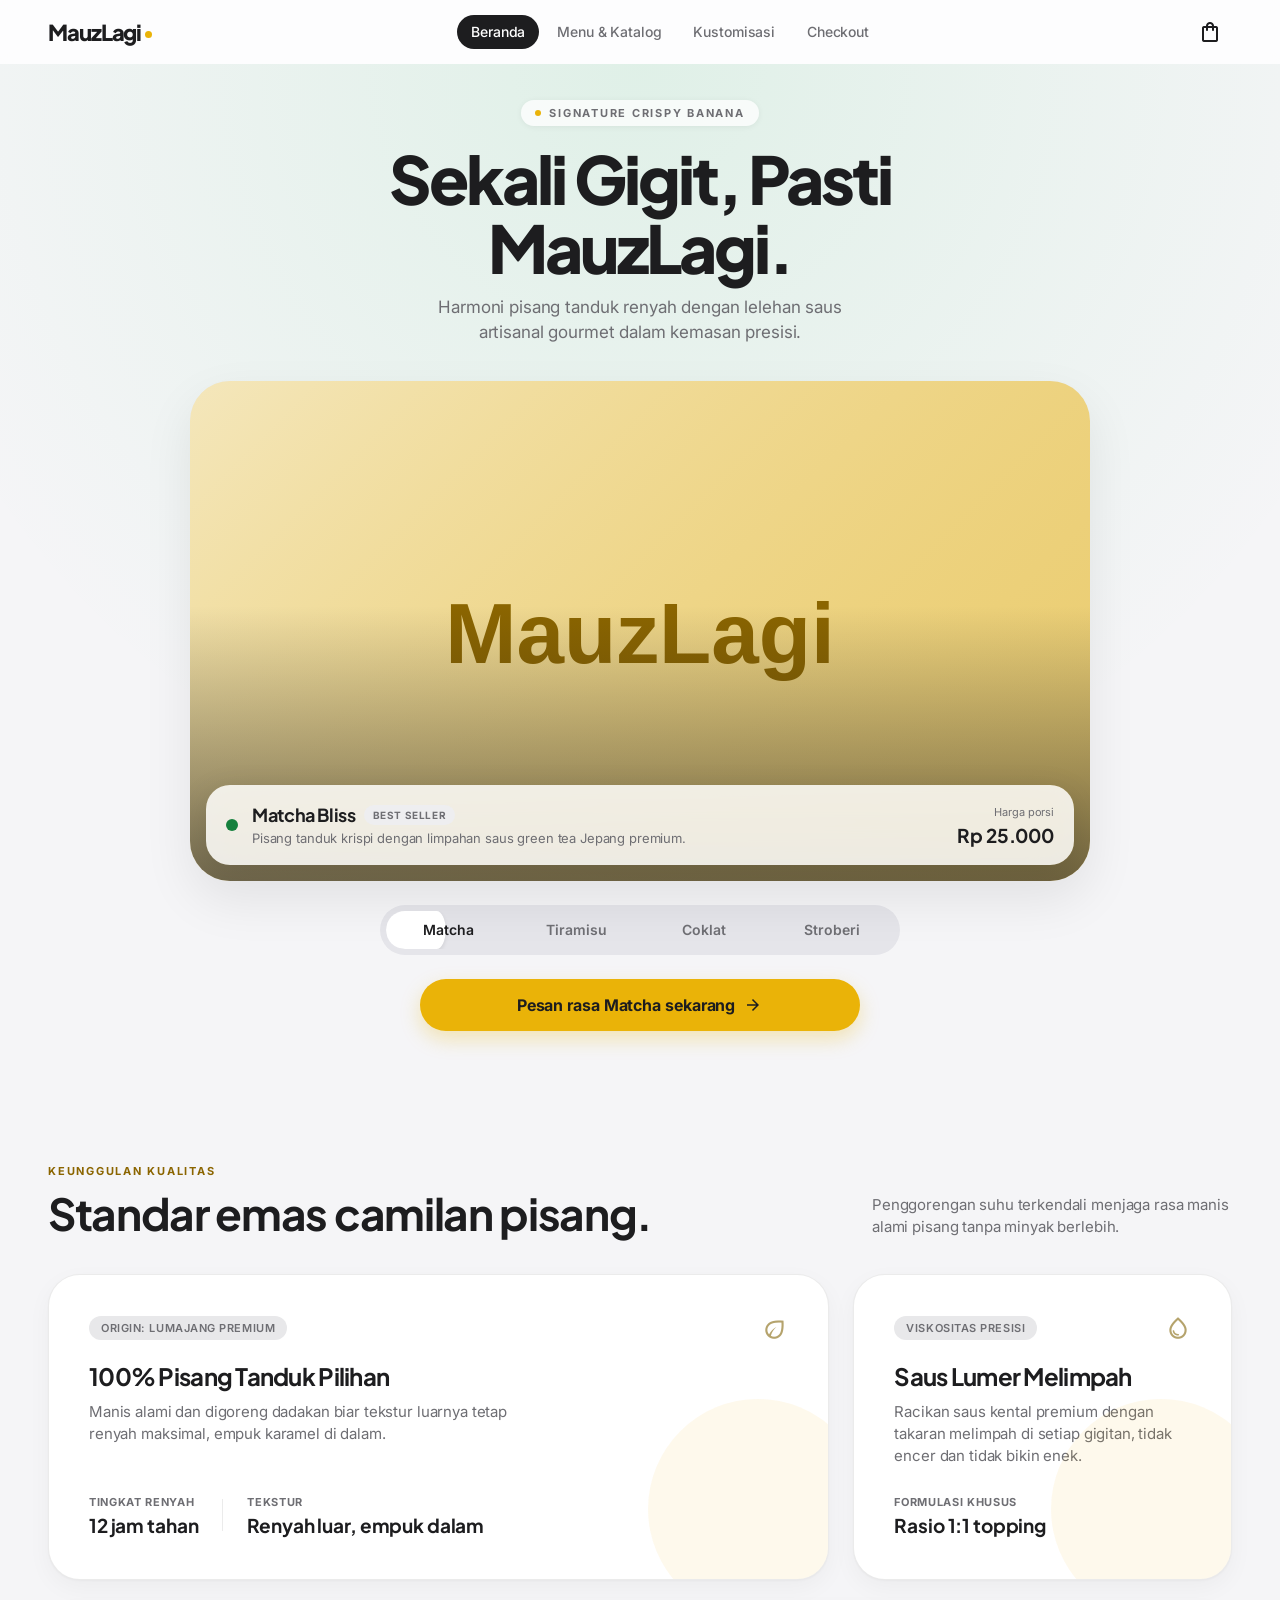
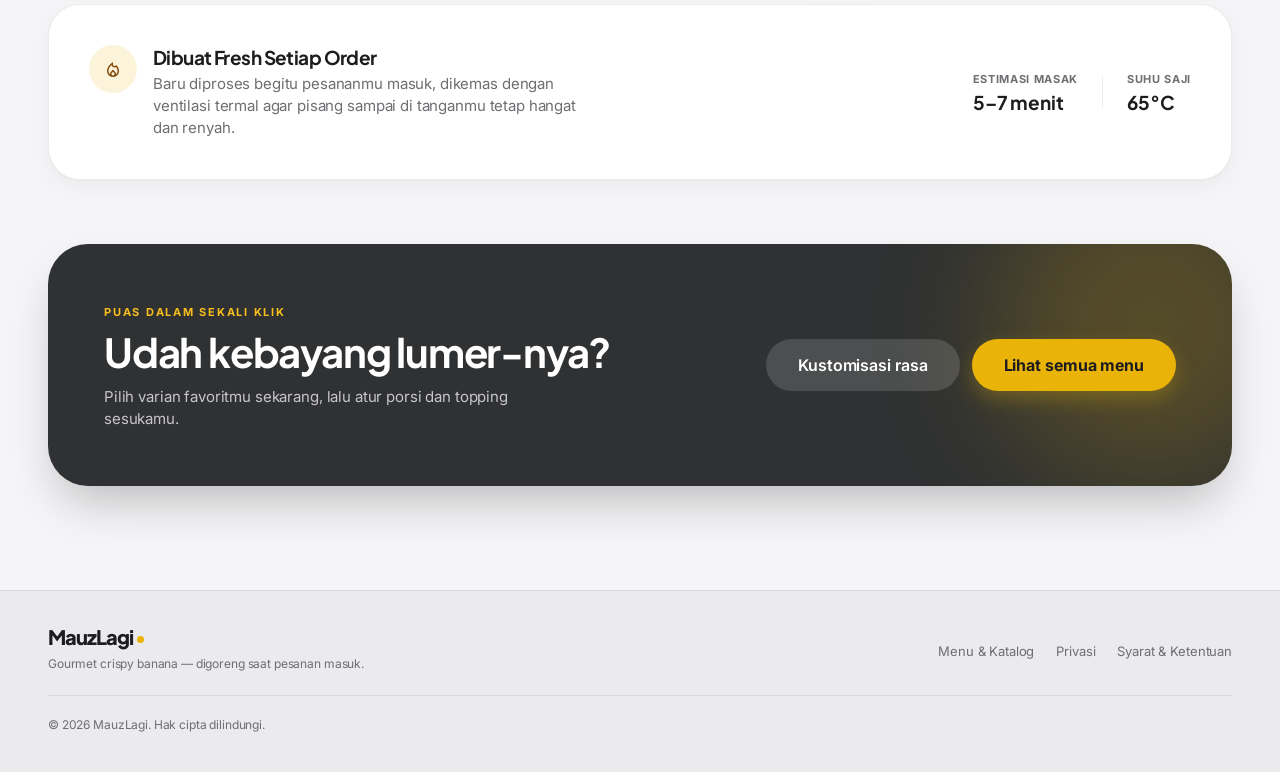
==== index.html @ 61642fef "Add files via upload" ====
<!DOCTYPE html>
<html lang="id">
<head>
<meta charset="utf-8">
<meta name="viewport" content="width=device-width, initial-scale=1">
<meta name="theme-color" content="#f5f5f7">
<title>MauzLagi — Gourmet Indonesian Crispy Banana</title>
<meta name="description" content="Pisang tanduk krispi dengan saus lumer premium — Matcha, Tiramisu, Coklat Belgia, dan Stroberi. Digoreng saat pesanan masuk, pesan mudah lewat WhatsApp.">
<meta property="og:type" content="website">
<meta property="og:locale" content="id_ID">
<meta property="og:title" content="MauzLagi — Sekali Gigit, Pasti MauzLagi.">
<meta property="og:description" content="Pisang tanduk krispi dengan saus lumer premium, digoreng saat pesanan masuk.">
<link rel="icon" href="MauzLagi.png" type="image/png">
<link rel="preconnect" href="https://fonts.googleapis.com">
<link rel="preconnect" href="https://fonts.gstatic.com" crossorigin>
<link rel="preconnect" href="https://lh3.googleusercontent.com" crossorigin>
<link rel="stylesheet" href="https://fonts.googleapis.com/css2?family=Inter:wght@400;500;600;700&family=Plus+Jakarta+Sans:wght@500;600;700;800&display=swap">
<link rel="stylesheet" href="https://fonts.googleapis.com/css2?family=Material+Symbols+Outlined:opsz,wght,FILL,GRAD@24,400,0,0&display=block">
<link rel="stylesheet" href="mauzlagi.css">
<script>document.documentElement.classList.add('js')</script>
</head>
<body data-page="home">
<a class="skip-link" href="#main">Lewati ke konten</a>

<header class="site-header">
  <div class="header-inner">
    <a class="brand" href="index.html" aria-label="MauzLagi — Beranda">MauzLagi<span class="brand-dot"></span></a>
    <nav class="nav" id="site-nav" aria-label="Navigasi utama">
      <a href="index.html" aria-current="page">Beranda</a>
      <a href="katalog.html">Menu &amp; Katalog</a>
      <a href="kustomisasi.html">Kustomisasi</a>
      <a href="checkout.html">Checkout</a>
    </nav>
    <div class="header-actions">
      <a class="icon-btn" href="checkout.html" aria-label="Keranjang belanja"><span class="ms">shopping_bag</span><span class="cart-badge" data-cart-count hidden>0</span></a>
      <button class="icon-btn menu-btn" type="button" aria-expanded="false" aria-controls="site-nav" aria-label="Buka menu"><span class="ms">menu</span></button>
    </div>
  </div>
</header>

<main id="main">
  <section class="hero" id="hero" aria-labelledby="hero-title">
    <div class="container hero-inner">
      <div class="hero-copy">
        <span class="eyebrow-pill"><span class="dot"></span>Signature crispy banana</span>
        <h1 id="hero-title">Sekali Gigit, Pasti MauzLagi.</h1>
        <p>Harmoni pisang tanduk renyah dengan lelehan saus artisanal gourmet dalam kemasan presisi.</p>
      </div>

      <div class="stage" id="stage" aria-roledescription="carousel" aria-label="Varian rasa MauzLagi">
        <div id="slides"></div>
        <div class="stage-scrim"></div>
        <div class="spec">
          <div class="spec-main">
            <span class="spec-dot" id="flavor-dot"></span>
            <div>
              <div class="spec-title"><strong id="flavor-name">Matcha Bliss</strong><span class="spec-badge" id="flavor-badge">Best Seller</span></div>
              <p class="spec-desc" id="flavor-desc"></p>
            </div>
          </div>
          <div class="spec-price"><small>Harga porsi</small><strong id="flavor-price">Rp 25.000</strong></div>
        </div>
      </div>

      <div class="tabs" id="tabs" role="tablist" aria-label="Pilih rasa"></div>

      <div class="hero-cta">
        <a class="btn btn-primary btn-lg" id="hero-cta" href="katalog.html"><span id="cta-label">Lihat semua menu</span><span class="ms">arrow_forward</span></a>
      </div>
      <noscript><p style="margin-top:20px"><a href="katalog.html">Lihat katalog menu</a></p></noscript>
    </div>
  </section>

  <section class="section" data-reveal aria-labelledby="quality-title">
    <div class="container">
      <div class="section-head">
        <div>
          <span class="kicker">Keunggulan kualitas</span>
          <h2 id="quality-title">Standar emas camilan pisang.</h2>
        </div>
        <p>Penggorengan suhu terkendali menjaga rasa manis alami pisang tanpa minyak berlebih.</p>
      </div>

      <div class="bento">
        <div class="tile tile-span2">
          <div>
            <div class="tile-top"><span class="pill">Origin: Lumajang Premium</span><span class="ms deco">eco</span></div>
            <h3>100% Pisang Tanduk Pilihan</h3>
            <p>Manis alami dan digoreng dadakan biar tekstur luarnya tetap renyah maksimal, empuk karamel di dalam.</p>
          </div>
          <div class="tile-stats">
            <div><span>Tingkat renyah</span><strong>12 jam tahan</strong></div>
            <div class="sep"></div>
            <div><span>Tekstur</span><strong>Renyah luar, empuk dalam</strong></div>
          </div>
        </div>

        <div class="tile">
          <div>
            <div class="tile-top"><span class="pill">Viskositas presisi</span><span class="ms deco">water_drop</span></div>
            <h3>Saus Lumer Melimpah</h3>
            <p>Racikan saus kental premium dengan takaran melimpah di setiap gigitan, tidak encer dan tidak bikin enek.</p>
          </div>
          <div class="tile-stats"><div><span>Formulasi khusus</span><strong>Rasio 1:1 topping</strong></div></div>
        </div>

        <div class="tile tile-span3">
          <div class="tile-row">
            <div class="tile-icon"><span class="ms">local_fire_department</span></div>
            <div>
              <h3>Dibuat Fresh Setiap Order</h3>
              <p>Baru diproses begitu pesananmu masuk, dikemas dengan ventilasi termal agar pisang sampai di tanganmu tetap hangat dan renyah.</p>
            </div>
          </div>
          <div class="tile-stats">
            <div><span>Estimasi masak</span><strong>5–7 menit</strong></div>
            <div class="sep"></div>
            <div><span>Suhu saji</span><strong>65°C</strong></div>
          </div>
        </div>
      </div>
    </div>
  </section>

  <section class="section" style="padding-top:0" data-reveal aria-labelledby="cta-title">
    <div class="container">
      <div class="cta-card">
        <div>
          <span class="kicker">Puas dalam sekali klik</span>
          <h2 id="cta-title">Udah kebayang lumer-nya?</h2>
          <p>Pilih varian favoritmu sekarang, lalu atur porsi dan topping sesukamu.</p>
        </div>
        <div class="cta-actions">
          <a class="btn btn-glass btn-lg" href="kustomisasi.html">Kustomisasi rasa</a>
          <a class="btn btn-primary btn-lg" href="katalog.html">Lihat semua menu</a>
        </div>
      </div>
    </div>
  </section>
</main>

<footer class="site-footer">
  <div class="container footer-inner">
    <div class="footer-brand">
      <span class="brand">MauzLagi<span class="brand-dot"></span></span>
      <p>Gourmet crispy banana — digoreng saat pesanan masuk.</p>
    </div>
    <nav class="footer-links" aria-label="Footer">
      <a href="katalog.html">Menu &amp; Katalog</a>
      <a href="kebijakan.html#privasi">Privasi</a>
      <a href="kebijakan.html#syarat">Syarat &amp; Ketentuan</a>
      <a href="#" data-wa-link>Kontak WhatsApp</a>
    </nav>
    <p class="footer-copy">© <span data-year></span> MauzLagi. Hak cipta dilindungi.</p>
  </div>
</footer>

<script src="config.js"></script>
<script src="products.js"></script>
<script src="cart.js"></script>
<script src="mauzlagi-ui.js"></script>
<script src="mauzlagi-pages.js"></script>
</body>
</html>
---- mauzlagi.css ----
/* ==========================================================================
   MauzLagi — implementasi design system "Precision Gourmet" (lihat DESIGN.md)
   Tanpa framework. Font: Plus Jakarta Sans, Inter, Material Symbols (Google Fonts)
   ========================================================================== */

:root {
  --canvas: #f5f5f7;
  --card: #fff;
  --ink: #1d1d1f;
  --muted: #6e6e73;
  --line: rgba(0, 0, 0, .08);
  --yellow: #eab308;
  --yellow-deep: #8b6500;
  --yellow-tint: rgba(234, 179, 8, .15);
  --trough: #e5e5ea;
  --obsidian: #2f3132;
  --r-md: 1.5rem;
  --r-lg: 2rem;
  --r-xl: clamp(1.5rem, 4vw, 2.5rem);
  --shadow-card: 0 1px 2px rgba(0, 0, 0, .03), 0 8px 24px rgba(0, 0, 0, .04);
  --shadow-hover: 0 12px 32px rgba(0, 0, 0, .09);
  --shadow-float: 0 16px 40px rgba(0, 0, 0, .12);
  --font-head: 'Plus Jakarta Sans', system-ui, -apple-system, 'Segoe UI', sans-serif;
  --font-body: 'Inter', system-ui, -apple-system, 'Segoe UI', sans-serif;
  --header-h: 64px;
  --tint: rgba(234, 179, 8, .09);
  --gutter: clamp(18px, 5vw, 48px);
}

*, *::before, *::after { box-sizing: border-box; }
[hidden] { display: none !important; }
html { scroll-behavior: smooth; -webkit-text-size-adjust: 100%; }
body {
  margin: 0; min-height: 100vh; display: flex; flex-direction: column;
  background: var(--canvas); color: var(--ink);
  font: 400 15px/22px var(--font-body); letter-spacing: -.009em;
  -webkit-font-smoothing: antialiased; -webkit-tap-highlight-color: transparent;
}
main { flex: 1; padding-top: var(--header-h); }
h1, h2, h3 { font-family: var(--font-head); margin: 0; line-height: 1.1; letter-spacing: -.03em; }
p { margin: 0; }
img { max-width: 100%; display: block; }
a { color: inherit; }
button, input, select, textarea { font: inherit; color: inherit; }
:focus-visible { outline: 2px solid var(--yellow); outline-offset: 3px; }

.container { width: 100%; max-width: 1280px; margin: 0 auto; padding: 0 var(--gutter); }
.skip-link {
  position: fixed; left: 12px; top: -60px; z-index: 100; background: var(--ink); color: #fff;
  padding: 10px 16px; border-radius: 999px; text-decoration: none; transition: top .2s;
}
.skip-link:focus { top: 12px; }

/* Ikon Material Symbols (Google Fonts) */
.ms {
  font-family: 'Material Symbols Outlined'; font-weight: 400; font-style: normal;
  font-size: 20px; line-height: 1; letter-spacing: normal; text-transform: none;
  display: inline-block; white-space: nowrap; direction: ltr; width: 1em; overflow: hidden;
  vertical-align: middle; font-feature-settings: 'liga'; -webkit-font-feature-settings: 'liga';
  -webkit-font-smoothing: antialiased; user-select: none; flex: none;
}

/* ---------- Tombol ---------- */
.btn {
  display: inline-flex; align-items: center; justify-content: center; gap: 8px;
  border: 0; border-radius: 999px; padding: 12px 22px; cursor: pointer; text-decoration: none;
  font: 600 14px/18px var(--font-body); letter-spacing: -.006em;
  transition: transform .2s, background .2s, box-shadow .2s, filter .2s;
}
.btn:active { transform: scale(.98); }
.btn[disabled] { opacity: .5; cursor: not-allowed; box-shadow: none; }
.btn-primary { background: var(--yellow); color: var(--ink); box-shadow: 0 8px 20px rgba(234, 179, 8, .28); font-weight: 700; }
.btn-primary:not([disabled]):hover { filter: brightness(1.06); }
.btn-secondary { background: rgba(255, 255, 255, .9); border: 1px solid rgba(0, 0, 0, .08); }
.btn-secondary:hover { background: #fff; }
.btn-soft { background: #eeeef0; }
.btn-soft:hover { background: var(--yellow); }
.btn-glass { background: rgba(255, 255, 255, .14); color: #fff; }
.btn-glass:hover { background: rgba(255, 255, 255, .24); }
.btn-lg { padding: 16px 32px; font-size: 16px; line-height: 20px; }
.btn-block { width: 100%; }
.link-btn { border: 0; background: none; color: #b42318; font-size: 13px; cursor: pointer; padding: 4px 0; }
.link-btn:hover { text-decoration: underline; }

/* ---------- Header ---------- */
.site-header {
  position: fixed; inset: 0 0 auto 0; z-index: 50; height: var(--header-h);
  background: rgba(255, 255, 255, .8); -webkit-backdrop-filter: blur(20px) saturate(180%); backdrop-filter: blur(20px) saturate(180%);
  border-bottom: 1px solid transparent; transition: border-color .25s, box-shadow .25s;
}
.site-header.scrolled { border-bottom-color: var(--line); box-shadow: 0 8px 24px rgba(0, 0, 0, .04); }
.header-inner { max-width: 1280px; margin: 0 auto; height: 100%; padding: 0 var(--gutter); display: flex; align-items: center; justify-content: space-between; gap: 16px; }
.brand { display: inline-flex; align-items: center; gap: 4px; text-decoration: none; font: 800 22px/1 var(--font-head); letter-spacing: -.05em; }
.brand-dot { width: 7px; height: 7px; border-radius: 50%; background: var(--yellow); transform: translateY(3px); flex: none; }
.nav { display: flex; gap: 4px; }
.nav a { padding: 8px 14px; border-radius: 999px; text-decoration: none; font: 500 14px/18px var(--font-body); color: var(--muted); transition: background .2s, color .2s; }
.nav a:hover { color: var(--ink); background: rgba(0, 0, 0, .05); }
.nav a[aria-current="page"] { background: var(--ink); color: #fff; }
.header-actions { display: flex; align-items: center; gap: 4px; }
.icon-btn { position: relative; width: 44px; height: 44px; display: inline-flex; align-items: center; justify-content: center; border: 0; border-radius: 50%; background: transparent; cursor: pointer; text-decoration: none; transition: background .2s; }
.icon-btn:hover { background: rgba(0, 0, 0, .06); }
.icon-btn .ms { font-size: 24px; }
.cart-badge { position: absolute; top: 3px; right: 1px; min-width: 18px; height: 18px; padding: 0 5px; border-radius: 9px; background: var(--yellow); color: var(--ink); font: 700 11px/18px var(--font-body); text-align: center; box-shadow: 0 1px 4px rgba(0, 0, 0, .15); }
.menu-btn { display: none; }

@media (max-width: 767px) {
  .menu-btn { display: inline-flex; }
  .nav {
    position: absolute; top: var(--header-h); left: 0; right: 0; display: none; flex-direction: column; gap: 2px;
    padding: 10px var(--gutter) 18px; background: rgba(255, 255, 255, .97);
    border-bottom: 1px solid var(--line); box-shadow: 0 16px 32px rgba(0, 0, 0, .08);
  }
  .nav.open { display: flex; }
  .nav a { padding: 14px 16px; font-size: 16px; }
}

/* ---------- Footer ---------- */
.site-footer { margin-top: 40px; background: #ebebed; border-top: 1px solid var(--line); padding: 36px 0; }
.footer-inner { display: flex; flex-wrap: wrap; align-items: center; justify-content: space-between; gap: 20px; }
.footer-brand { display: flex; flex-direction: column; gap: 6px; }
.footer-brand .brand { font-size: 20px; }
.footer-brand p { font-size: 12px; color: var(--muted); max-width: 320px; }
.footer-links { display: flex; flex-wrap: wrap; gap: 6px 22px; }
.footer-links a { font-size: 13px; color: var(--muted); text-decoration: none; }
.footer-links a:hover { color: var(--ink); text-decoration: underline; }
.footer-copy { width: 100%; font-size: 12px; color: var(--muted); border-top: 1px solid var(--line); padding-top: 18px; }

/* ---------- Umum ---------- */
.kicker { font: 700 11px/14px var(--font-body); letter-spacing: .16em; text-transform: uppercase; color: var(--yellow-deep); }
.pill { display: inline-flex; align-items: center; gap: 6px; padding: 5px 12px; border-radius: 999px; background: #e8e8ea; color: var(--muted); font: 600 11px/14px var(--font-body); letter-spacing: .05em; text-transform: uppercase; }
.pill-yellow { background: var(--yellow-tint); color: #854d0e; }
.chip { position: absolute; top: 12px; left: 12px; background: rgba(255, 255, 255, .92); -webkit-backdrop-filter: blur(10px); backdrop-filter: blur(10px); padding: 5px 12px; border-radius: 999px; font: 700 11px/14px var(--font-body); letter-spacing: .06em; text-transform: uppercase; box-shadow: 0 1px 4px rgba(0, 0, 0, .08); }
.backlink { display: inline-flex; align-items: center; gap: 8px; color: var(--muted); text-decoration: none; font-size: 13px; font-weight: 500; }
.backlink:hover { color: var(--ink); }
.page-title { font-size: clamp(38px, 6vw, 64px); line-height: 1.02; font-weight: 800; letter-spacing: -.045em; }
.dot { width: 6px; height: 6px; border-radius: 50%; background: var(--yellow); display: inline-block; flex: none; }

[data-reveal] { }
.js [data-reveal] { opacity: 0; transform: translateY(22px); transition: opacity .7s ease, transform .7s cubic-bezier(.2, .8, .2, 1); }
.js [data-reveal].is-visible { opacity: 1; transform: none; }

/* ---------- Beranda ---------- */
.hero { background: radial-gradient(circle at 50% 0%, var(--tint) 0%, rgba(245, 245, 247, 0) 65%); transition: background .7s ease; }
.hero-inner { padding-top: 36px; padding-bottom: 64px; display: flex; flex-direction: column; align-items: center; }
.hero-copy { text-align: center; max-width: 660px; margin-bottom: 36px; }
.eyebrow-pill { display: inline-flex; align-items: center; gap: 8px; padding: 6px 14px; border-radius: 999px; background: rgba(255, 255, 255, .75); box-shadow: 0 1px 6px rgba(0, 0, 0, .06); font: 700 11px/14px var(--font-body); letter-spacing: .16em; text-transform: uppercase; color: var(--muted); }
.eyebrow-pill .dot { animation: pulse 2s ease-in-out infinite; }
@keyframes pulse { 50% { opacity: .35; transform: scale(.8); } }
.hero h1 { font-size: clamp(38px, 6.4vw, 66px); line-height: 1.04; font-weight: 800; letter-spacing: -.045em; margin: 18px 0 14px; }
.hero-copy p { color: var(--muted); font-size: 17px; line-height: 25px; max-width: 470px; margin: 0 auto; }

.stage { position: relative; width: 100%; max-width: 900px; height: clamp(340px, 54vw, 500px); border-radius: var(--r-xl); overflow: hidden; background: #e8e8ea; box-shadow: 0 20px 50px rgba(0, 0, 0, .08); }
.slide { position: absolute; inset: 0; opacity: 0; transition: opacity .7s ease; z-index: 0; }
.slide.is-active { opacity: 1; z-index: 1; }
.slide img { width: 100%; height: 100%; object-fit: cover; }
.stage-scrim { position: absolute; inset: 0; z-index: 2; pointer-events: none; background: linear-gradient(to top, rgba(29, 29, 31, .6), transparent 55%); }
.spec { position: absolute; z-index: 3; left: 16px; right: 16px; bottom: 16px; display: flex; flex-wrap: wrap; align-items: center; justify-content: space-between; gap: 12px 20px; padding: 16px 20px; border-radius: 1.5rem; background: rgba(255, 255, 255, .86); -webkit-backdrop-filter: blur(20px) saturate(180%); backdrop-filter: blur(20px) saturate(180%); box-shadow: 0 8px 32px rgba(0, 0, 0, .12); }
.spec-main { display: flex; align-items: center; gap: 14px; min-width: 0; flex: 1 1 260px; }
.spec-dot { width: 12px; height: 12px; border-radius: 50%; flex: none; transition: background .5s; }
.spec-title { display: flex; align-items: center; gap: 8px; flex-wrap: wrap; }
.spec-title strong { font: 700 18px/24px var(--font-head); letter-spacing: -.02em; }
.spec-badge { padding: 2px 9px; border-radius: 999px; background: #eeeef0; color: var(--muted); font: 700 10px/16px var(--font-body); letter-spacing: .06em; text-transform: uppercase; }
.spec-desc { font-size: 13px; line-height: 18px; color: var(--muted); margin-top: 2px; }
.spec-price { text-align: right; }
.spec-price small { display: block; font-size: 11px; color: var(--muted); }
.spec-price strong { font: 700 19px/24px var(--font-head); }

.tabs { margin-top: 24px; width: 100%; max-width: 520px; display: grid; grid-template-columns: repeat(4, 1fr); gap: 4px; padding: 6px; border-radius: 999px; background: var(--trough); }
.tab { position: relative; overflow: hidden; border: 0; background: transparent; border-radius: 999px; padding: 10px 6px; font: 600 14px/18px var(--font-body); color: var(--muted); cursor: pointer; transition: color .2s; }
.tab[aria-selected="true"] { color: var(--ink); }
.tab .fill { position: absolute; inset: 0; border-radius: inherit; background: #fff; box-shadow: 0 2px 6px rgba(0, 0, 0, .1); transform: scaleX(0); transform-origin: left; }
.tab-label { position: relative; z-index: 1; }
.hero-cta { margin-top: 24px; width: 100%; max-width: 440px; }
.hero-cta .btn { width: 100%; }

.section { padding: 64px 0; }
.section-head { display: flex; flex-wrap: wrap; align-items: flex-end; justify-content: space-between; gap: 16px; margin-bottom: 36px; }
.section-head h2 { font-size: clamp(28px, 4vw, 44px); font-weight: 700; margin-top: 8px; }
.section-head p { color: var(--muted); max-width: 360px; }
.bento { display: grid; grid-template-columns: repeat(3, 1fr); gap: 24px; }
.tile { position: relative; overflow: hidden; display: flex; flex-direction: column; justify-content: space-between; gap: 24px; padding: clamp(24px, 4vw, 40px); background: var(--card); border: 1px solid var(--line); border-radius: var(--r-lg); box-shadow: var(--shadow-card); }
.tile-span2 { grid-column: span 2; }
.tile-span3 { grid-column: 1 / -1; flex-direction: row; align-items: center; flex-wrap: wrap; }
.tile-top { display: flex; align-items: center; justify-content: space-between; margin-bottom: 20px; position: relative; z-index: 1; }
.tile h3 { font-size: 24px; line-height: 30px; font-weight: 700; margin-bottom: 10px; }
.tile p { color: var(--muted); max-width: 440px; }
.tile .ms.deco { font-size: 26px; color: #b5a36c; }
.tile-stats { display: flex; align-items: center; gap: 24px; position: relative; z-index: 1; }
.tile-stats span { display: block; font-size: 11px; font-weight: 700; letter-spacing: .06em; text-transform: uppercase; color: var(--muted); }
.tile-stats strong { font: 700 19px/24px var(--font-head); }
.tile-stats .sep { width: 1px; height: 32px; background: var(--line); }
.tile::after { content: ""; position: absolute; right: -40px; bottom: -40px; width: 220px; height: 220px; border-radius: 50%; background: var(--yellow-tint); opacity: .5; pointer-events: none; }
.tile-span3::after { display: none; }
.tile-row { display: flex; gap: 16px; align-items: flex-start; flex: 1 1 360px; }
.tile-icon { width: 48px; height: 48px; border-radius: 50%; background: var(--yellow-tint); color: #854d0e; display: grid; place-items: center; flex: none; }
.tile-row h3 { font-size: 19px; line-height: 24px; margin-bottom: 4px; }

.cta-card { position: relative; overflow: hidden; display: flex; flex-wrap: wrap; align-items: center; justify-content: space-between; gap: 28px; padding: clamp(32px, 6vw, 56px); border-radius: var(--r-xl); background: var(--obsidian); color: #f0f0f2; box-shadow: 0 24px 48px -12px rgba(0, 0, 0, .25); }
.cta-card::before { content: ""; position: absolute; right: -80px; top: -80px; width: 320px; height: 320px; border-radius: 50%; background: rgba(234, 179, 8, .2); filter: blur(60px); pointer-events: none; }
.cta-card > * { position: relative; }
.cta-card .kicker { color: #f7be1d; }
.cta-card h2 { color: #fff; font-size: clamp(28px, 4vw, 40px); font-weight: 700; margin: 8px 0 12px; }
.cta-card p { color: #c7c6cb; max-width: 440px; }
.cta-actions { display: flex; flex-wrap: wrap; gap: 12px; }

@media (max-width: 860px) {
  .bento { grid-template-columns: 1fr; }
  .tile-span2, .tile-span3 { grid-column: auto; }
  .tile-span3 { flex-direction: column; align-items: flex-start; }
}
@media (max-width: 560px) {
  .spec { padding: 14px 16px; }
  .spec-price { text-align: left; }
  .tab { font-size: 13px; padding: 10px 2px; }
  .cta-actions, .cta-actions .btn { width: 100%; }
}

/* ---------- Katalog ---------- */
.page-head { padding: 40px 0 8px; display: flex; flex-direction: column; gap: 28px; }
.page-head-row { display: flex; flex-wrap: wrap; align-items: flex-end; justify-content: space-between; gap: 20px; }
.page-head h1 { font-size: clamp(32px, 5vw, 52px); font-weight: 800; letter-spacing: -.04em; margin: 8px 0; }
.page-head p { color: var(--muted); max-width: 520px; }
.sort-box { display: inline-flex; align-items: center; gap: 6px; padding: 5px 8px 5px 14px; border-radius: 999px; background: #fff; border: 1px solid var(--line); }
.sort-box select { border: 0; background: transparent; font-weight: 500; font-size: 13px; padding: 6px 4px; cursor: pointer; }
.seg-wrap { overflow-x: auto; scrollbar-width: none; margin: 0 calc(var(--gutter) * -1); padding: 0 var(--gutter) 4px; }
.seg-wrap::-webkit-scrollbar { display: none; }
.seg { display: inline-flex; gap: 2px; padding: 5px; border-radius: 999px; background: var(--trough); }
.seg button { border: 0; background: transparent; border-radius: 999px; padding: 9px 20px; font: 500 14px/18px var(--font-body); color: var(--muted); cursor: pointer; white-space: nowrap; transition: background .2s, color .2s; }
.seg button:hover { color: var(--ink); }
.seg button[aria-pressed="true"] { background: #fff; color: var(--ink); font-weight: 600; box-shadow: 0 2px 6px rgba(0, 0, 0, .1); }
.result-count { font-size: 13px; color: var(--muted); }

.catalog { padding: 20px 0 140px; }
.grid { display: grid; gap: 24px; grid-template-columns: repeat(auto-fill, minmax(260px, 1fr)); }
.product-card { display: flex; flex-direction: column; padding: 14px; background: var(--card); border: 1px solid var(--line); border-radius: var(--r-lg); box-shadow: var(--shadow-card); transition: transform .3s, box-shadow .3s; animation: rise .5s cubic-bezier(.2, .8, .2, 1) both; }
.product-card:hover { transform: translateY(-6px); box-shadow: var(--shadow-hover); }
@keyframes rise { from { opacity: 0; transform: translateY(16px); } }
.pc-media { position: relative; display: block; aspect-ratio: 1; border-radius: 1.4rem; overflow: hidden; background: #eeeef0; margin-bottom: 18px; }
.pc-media img { width: 100%; height: 100%; object-fit: cover; transition: transform .7s cubic-bezier(.2, .8, .2, 1); }
.product-card:hover .pc-media img { transform: scale(1.06); }
.weight { position: absolute; right: 12px; bottom: 12px; padding: 4px 10px; border-radius: 999px; background: rgba(47, 49, 50, .8); color: #f0f0f2; font: 500 11px/14px var(--font-body); }
.pc-body { display: flex; flex-direction: column; flex: 1; padding: 0 6px 6px; }
.pc-head { display: flex; align-items: baseline; justify-content: space-between; gap: 10px; margin-bottom: 6px; }
.pc-head h2 { font-size: 19px; line-height: 24px; font-weight: 700; letter-spacing: -.02em; }
.price { font: 700 15px/20px var(--font-body); color: var(--yellow-deep); white-space: nowrap; }
.pc-body p { color: var(--muted); font-size: 13px; line-height: 19px; margin-bottom: 20px; }
.pc-foot { margin-top: auto; display: flex; align-items: center; justify-content: space-between; gap: 10px; }
.pc-tag { font-size: 11px; font-weight: 500; letter-spacing: .06em; text-transform: uppercase; color: var(--muted); }

.cart-dock { position: fixed; left: 0; right: 0; bottom: 20px; z-index: 40; padding: 0 16px; pointer-events: none; }
.dock-inner { pointer-events: auto; max-width: 620px; margin: 0 auto; display: flex; align-items: center; justify-content: space-between; gap: 14px; padding: 10px 10px 10px 18px; border-radius: 999px; background: rgba(255, 255, 255, .9); -webkit-backdrop-filter: blur(20px) saturate(180%); backdrop-filter: blur(20px) saturate(180%); border: 1px solid rgba(255, 255, 255, .6); box-shadow: var(--shadow-float); animation: rise .4s both; }
.dock-icon { width: 40px; height: 40px; border-radius: 50%; background: #eeeef0; display: grid; place-items: center; flex: none; }
.dock-main { display: flex; align-items: center; gap: 12px; min-width: 0; }
.dock-text { min-width: 0; }
.dock-line { display: flex; align-items: center; gap: 8px; min-width: 0; }
.dock-line strong { font-size: 14px; white-space: nowrap; }
.dock-names { font-size: 12px; color: var(--muted); overflow: hidden; text-overflow: ellipsis; white-space: nowrap; }
.dock-total { font-size: 12px; font-weight: 600; color: var(--muted); }
@media (max-width: 520px) { .dock-inner .btn span:first-child { display: none; } .dock-inner .btn { padding: 12px 16px; } }

/* ---------- Kustomisasi ---------- */
.cfg { padding-top: 28px; padding-bottom: 40px; max-width: 920px; }
.cfg-top { display: flex; align-items: center; justify-content: space-between; gap: 12px; margin-bottom: 20px; }
.cfg-sheet { background: var(--card); border-radius: var(--r-xl); box-shadow: 0 24px 48px -12px rgba(0, 0, 0, .1), 0 1px 3px rgba(0, 0, 0, .05); overflow: clip; }
.cfg-hero { display: flex; flex-wrap: wrap; align-items: center; gap: 28px; padding: clamp(24px, 4vw, 40px); background: linear-gradient(to bottom, rgba(243, 243, 245, .7), transparent); }
.cfg-img { position: relative; width: 176px; height: 176px; border-radius: 1.5rem; overflow: hidden; background: #eeeef0; box-shadow: 0 8px 24px rgba(0, 0, 0, .08); flex: none; }
.cfg-img img { width: 100%; height: 100%; object-fit: cover; }
.cfg-info { flex: 1 1 280px; min-width: 0; }
.cfg-meta { display: flex; flex-wrap: wrap; align-items: center; gap: 10px; margin-bottom: 10px; font-size: 12px; color: var(--muted); }
.cfg-meta .fresh { display: inline-flex; align-items: center; gap: 6px; }
.cfg-info h1 { font-size: clamp(26px, 4vw, 34px); font-weight: 800; margin-bottom: 8px; }
.cfg-info p { color: var(--muted); max-width: 520px; margin-bottom: 14px; }
.cfg-price { display: flex; align-items: baseline; flex-wrap: wrap; gap: 8px; }
.cfg-price small { font-size: 11px; letter-spacing: .06em; text-transform: uppercase; color: var(--muted); }
.cfg-price strong { font: 700 20px/26px var(--font-head); }
.flavor-switch { display: flex; flex-wrap: wrap; gap: 8px; padding: 0 clamp(24px, 4vw, 40px) 4px; }
.flavor-switch a { padding: 7px 16px; border-radius: 999px; background: #f0f0f2; color: var(--muted); text-decoration: none; font: 500 13px/18px var(--font-body); transition: background .2s; }
.flavor-switch a:hover { background: #e8e8ea; color: var(--ink); }
.flavor-switch a[aria-current="true"] { background: var(--ink); color: #fff; }
.cfg-body { padding: 28px clamp(24px, 4vw, 40px) 32px; display: flex; flex-direction: column; gap: 28px; }
.cfg-sec { display: flex; flex-direction: column; gap: 14px; padding-top: 28px; border-top: 1px solid rgba(0, 0, 0, .06); }
.cfg-sec:first-child { border-top: 0; padding-top: 0; }
.sec-head { display: flex; align-items: flex-start; justify-content: space-between; gap: 12px; }
.sec-head h2 { font-size: 19px; line-height: 24px; font-weight: 600; letter-spacing: -.015em; }
.sec-head p { font-size: 13px; color: var(--muted); margin-top: 2px; }
.tag-opt { padding: 2px 8px; border-radius: 8px; background: #e8e8ea; color: var(--muted); font-size: 11px; font-weight: 500; white-space: nowrap; }
.opt-grid { display: grid; grid-template-columns: repeat(3, 1fr); gap: 12px; }
.opt { position: relative; display: block; cursor: pointer; }
.opt input { position: absolute; inset: 0; opacity: 0; margin: 0; cursor: pointer; }
.opt-body { display: flex; flex-direction: column; gap: 4px; height: 100%; padding: 16px; border-radius: 1.25rem; background: var(--canvas); border: 1.5px solid transparent; transition: background .2s, border-color .2s, box-shadow .2s, transform .2s; }
.opt:hover .opt-body { background: #eeeef0; transform: translateY(-2px); }
.opt input:checked + .opt-body { background: #fff; border-color: var(--yellow); box-shadow: 0 8px 24px rgba(234, 179, 8, .18); }
.opt input:focus-visible + .opt-body { outline: 2px solid var(--ink); outline-offset: 2px; }
.opt-top { display: flex; align-items: flex-start; justify-content: space-between; gap: 8px; margin-bottom: 8px; }
.opt-top strong { font-size: 14px; }
.radio { width: 20px; height: 20px; border-radius: 50%; background: #e2e2e4; display: grid; place-items: center; flex: none; transition: background .2s; }
.radio::after { content: ""; width: 8px; height: 8px; border-radius: 50%; background: #604700; transform: scale(0); transition: transform .2s ease-out; }
.opt input:checked + .opt-body .radio { background: var(--yellow); }
.opt input:checked + .opt-body .radio::after { transform: scale(1); }
.opt-detail { font-size: 13px; line-height: 18px; color: var(--muted); }
.opt-price { margin-top: 6px; font-size: 12px; font-weight: 600; color: var(--yellow-deep); }
.note-box { border-radius: 1.25rem; background: var(--canvas); padding: 14px 16px; transition: background .2s, box-shadow .2s; }
.note-box:focus-within { background: #fff; box-shadow: 0 4px 16px rgba(0, 0, 0, .07), 0 0 0 2px var(--yellow); }
.note-box textarea { width: 100%; border: 0; outline: 0; background: transparent; resize: none; }
.note-foot { display: flex; justify-content: space-between; gap: 10px; font-size: 12px; color: var(--muted); margin-top: 6px; }
.sum-box { border-radius: 1.25rem; background: var(--canvas); padding: 20px; display: flex; flex-direction: column; gap: 10px; }
.sum-box h3 { font: 700 11px/14px var(--font-body); letter-spacing: .08em; text-transform: uppercase; color: var(--muted); }
.sum-line { display: flex; justify-content: space-between; gap: 16px; font-size: 13px; color: var(--muted); }
.sum-line b { color: var(--ink); font-weight: 600; white-space: nowrap; }
.sum-line.total { border-top: 1px solid var(--line); padding-top: 10px; color: var(--ink); font-weight: 600; }
.cfg-dock { position: sticky; bottom: 0; z-index: 10; display: flex; flex-wrap: wrap; align-items: center; justify-content: space-between; gap: 14px 20px; padding: 14px clamp(24px, 4vw, 40px); background: rgba(255, 255, 255, .9); -webkit-backdrop-filter: blur(20px); backdrop-filter: blur(20px); box-shadow: 0 -8px 32px rgba(0, 0, 0, .08); }
.dock-left { display: flex; align-items: center; gap: 22px; }
.stepper { display: inline-flex; align-items: center; background: #e8e8ea; border-radius: 999px; padding: 4px; }
.stepper button { width: 34px; height: 34px; border: 0; border-radius: 50%; background: #fff; cursor: pointer; display: grid; place-items: center; box-shadow: 0 1px 3px rgba(0, 0, 0, .1); transition: transform .15s; }
.stepper button:active { transform: scale(.92); }
.stepper button:disabled { opacity: .4; cursor: not-allowed; }
.stepper output { width: 40px; text-align: center; font: 700 17px/24px var(--font-head); }
.subtotal small { display: block; font-size: 11px; letter-spacing: .06em; text-transform: uppercase; color: var(--muted); }
.subtotal strong { font: 700 19px/24px var(--font-head); }
.cfg-add { flex: 1 1 260px; max-width: 420px; min-height: 52px; }
.trust { margin-top: 24px; display: grid; grid-template-columns: repeat(3, 1fr); gap: 14px; }
.trust-item { display: flex; align-items: center; gap: 12px; padding: 16px; border-radius: 1.25rem; background: #fff; border: 1px solid var(--line); }
.trust-item .tile-icon { width: 40px; height: 40px; }
.trust-item strong { display: block; font-size: 13px; }
.trust-item span.sm { font-size: 12px; color: var(--muted); }
@media (max-width: 720px) {
  .opt-grid, .trust { grid-template-columns: 1fr; }
  .cfg-img { width: 132px; height: 132px; }
  .cfg-add { max-width: none; }
  .dock-left { width: 100%; justify-content: space-between; }
}

/* ---------- Checkout ---------- */
.checkout { padding-top: 40px; padding-bottom: 80px; }
.checkout .backlink { margin-bottom: 26px; }
.checkout .page-title { margin: 12px 0 36px; }
.checkout-grid { display: grid; grid-template-columns: minmax(0, 1.35fr) minmax(300px, .75fr); gap: 24px; align-items: start; }
.panel { background: var(--card); border: 1px solid var(--line); border-radius: var(--r-lg); padding: clamp(20px, 3vw, 32px); box-shadow: var(--shadow-card); margin-bottom: 18px; }
.panel-head { display: flex; align-items: center; justify-content: space-between; gap: 12px; margin-bottom: 18px; }
.panel h2 { font-size: 22px; font-weight: 700; letter-spacing: -.025em; }
.panel-head h2 { margin: 0; }
.panel > h2 { margin-bottom: 20px; }
.cart-line { display: grid; grid-template-columns: 88px 1fr auto; gap: 16px; padding: 16px 0; border-bottom: 1px solid var(--line); }
.cart-line:first-child { padding-top: 0; }
.cart-line:last-child { border: 0; padding-bottom: 0; }
.cart-line img { width: 88px; height: 88px; object-fit: cover; border-radius: 1.1rem; background: #eeeef0; }
.cart-name { font: 700 15px/20px var(--font-head); }
.muted { font-size: 12px; line-height: 18px; color: var(--muted); margin-top: 4px; }
.line-price { font-weight: 700; white-space: nowrap; }
.qty { display: inline-flex; align-items: center; gap: 6px; margin-top: 12px; background: #eeeef0; border-radius: 999px; padding: 4px; }
.qty button { width: 30px; height: 30px; border: 0; border-radius: 50%; background: #fff; cursor: pointer; display: grid; place-items: center; }
.qty button .ms { font-size: 18px; }
.qty strong { min-width: 28px; text-align: center; }
.remove { border: 0; background: none; color: #b42318; font-size: 12px; margin-left: 10px; cursor: pointer; }
.remove:hover { text-decoration: underline; }
.empty { text-align: center; padding: 36px 12px; color: var(--muted); display: flex; flex-direction: column; align-items: center; gap: 10px; }
.empty .ms { font-size: 44px; color: #b5a36c; }
.empty a { color: var(--yellow-deep); font-weight: 700; }
.field { display: flex; flex-direction: column; gap: 7px; margin-bottom: 16px; }
.field label { font-size: 12px; font-weight: 600; color: #565656; }
.field input, .field textarea, .field select { width: 100%; border: 1px solid rgba(0, 0, 0, .12); border-radius: 14px; padding: 13px 14px; background: #fafafa; outline: none; transition: border-color .2s, box-shadow .2s, background .2s; }
.field input:focus, .field textarea:focus, .field select:focus { border-color: var(--yellow); background: #fff; box-shadow: 0 0 0 3px rgba(234, 179, 8, .18); }
.field [aria-invalid="true"] { border-color: #d92d20; background: #fff8f7; }
.err { min-height: 0; font-size: 12px; color: #b42318; }
.two-col { display: grid; grid-template-columns: 1fr 1fr; gap: 14px; }
.summary { position: sticky; top: calc(var(--header-h) + 24px); }
.sum-row { display: flex; justify-content: space-between; gap: 15px; margin: 14px 0; font-size: 14px; color: #626262; }
.sum-total { font-size: 20px; font-weight: 800; color: var(--ink); border-top: 1px solid var(--line); padding-top: 18px; margin-top: 20px; }
.summary .btn { margin-top: 18px; padding: 17px 22px; font-size: 15px; }
.summary .muted { margin-top: 12px; }
.summary .center { text-align: center; }
@media (max-width: 860px) {
  .checkout-grid { grid-template-columns: 1fr; }
  .summary { position: static; }
  .two-col { grid-template-columns: 1fr; }
  .cart-line { grid-template-columns: 68px 1fr; }
  .cart-line img { width: 68px; height: 68px; }
  .line-price { grid-column: 2; }
}

/* ---------- Halaman kebijakan ---------- */
.legal { max-width: 760px; padding-top: 48px; padding-bottom: 60px; }
.legal h1 { font-size: clamp(32px, 5vw, 48px); font-weight: 800; margin: 10px 0 8px; }
.legal .lead { color: var(--muted); margin-bottom: 32px; }
.legal section { background: #fff; border: 1px solid var(--line); border-radius: var(--r-lg); padding: clamp(22px, 4vw, 36px); margin-bottom: 20px; scroll-margin-top: 90px; }
.legal h2 { font-size: 24px; margin-bottom: 14px; }
.legal p, .legal li { color: #3b3b40; line-height: 25px; }
.legal ul { padding-left: 20px; margin: 10px 0 0; }

/* ---------- Toast ---------- */
.toast-region { position: fixed; left: 0; right: 0; bottom: 92px; z-index: 90; display: flex; flex-direction: column; align-items: center; gap: 10px; padding: 0 16px; pointer-events: none; }
.toast { pointer-events: auto; display: flex; align-items: center; gap: 10px; max-width: 460px; padding: 12px 18px; border-radius: 999px; background: var(--ink); color: #fff; font-size: 14px; box-shadow: var(--shadow-float); opacity: 0; transform: translateY(12px); transition: opacity .3s, transform .3s; }
.toast.show { opacity: 1; transform: none; }
.toast .ms { color: var(--yellow); }
.toast-error .ms { color: #fda29b; }
.toast-action { color: var(--yellow); font-weight: 700; text-decoration: none; white-space: nowrap; margin-left: 6px; }
.toast-action:hover { text-decoration: underline; }

@media (prefers-reduced-motion: reduce) {
  *, *::before, *::after { animation-duration: .01ms !important; animation-iteration-count: 1 !important; transition-duration: .01ms !important; scroll-behavior: auto !important; }
}
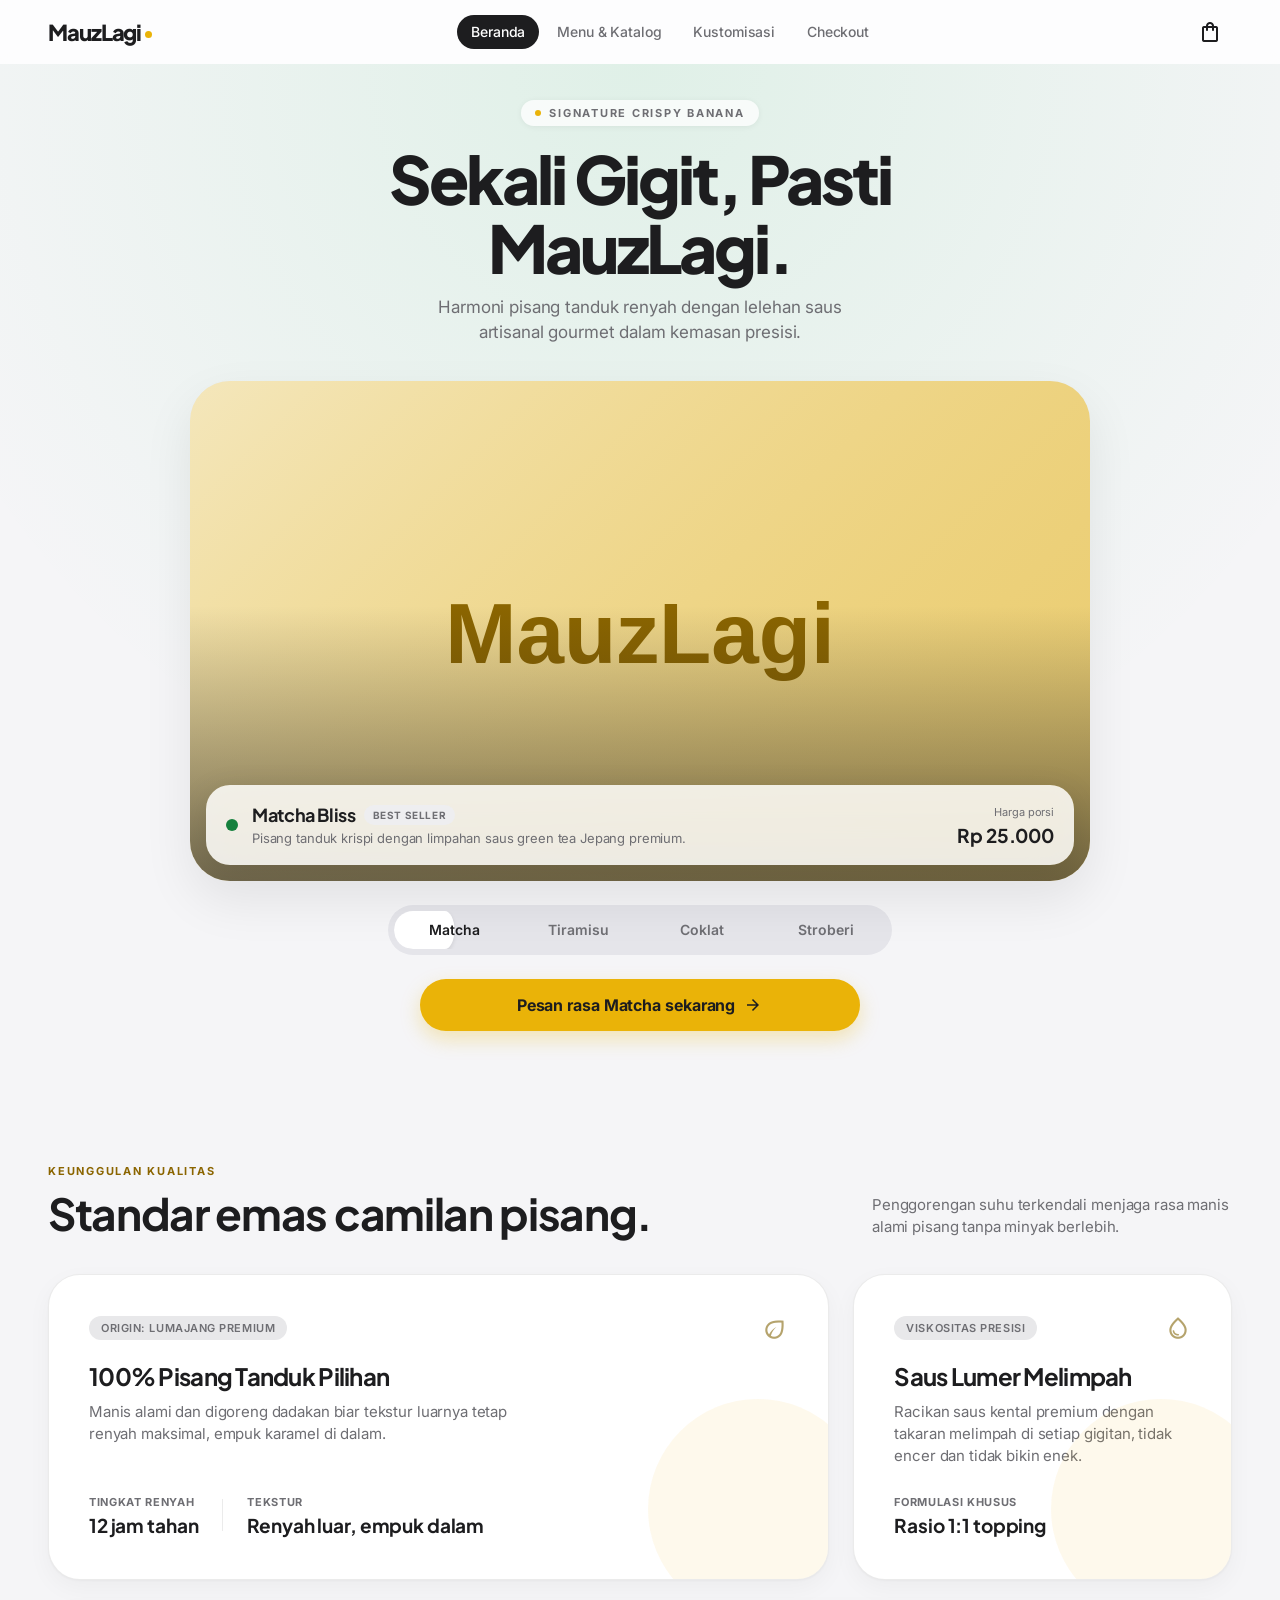
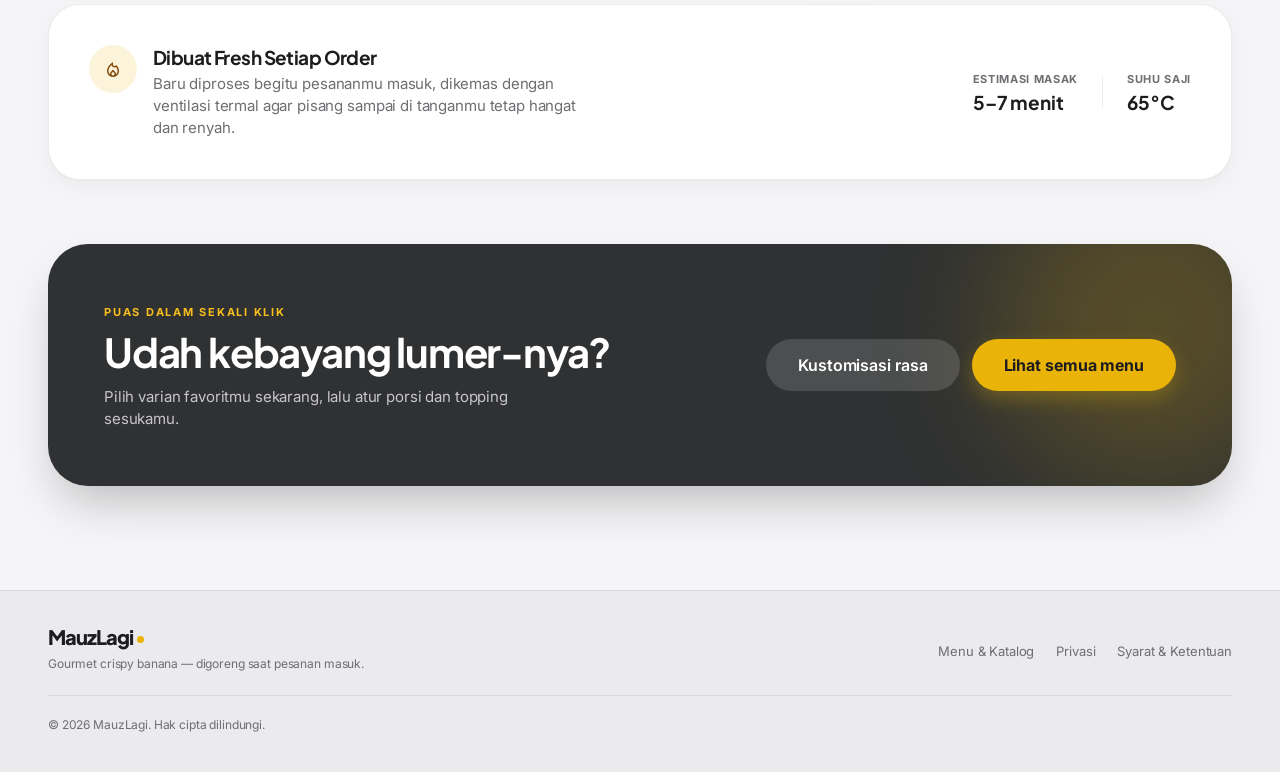
==== commit 28dcf63f: "Add files via upload" ====
--- a/index.html
+++ b/index.html
@@ -11,6 +11,8 @@
 <meta property="og:title" content="MauzLagi — Sekali Gigit, Pasti MauzLagi.">
 <meta property="og:description" content="Pisang tanduk krispi dengan saus lumer premium, digoreng saat pesanan masuk.">
 <link rel="icon" href="MauzLagi.png" type="image/png">
+<link rel="manifest" href="manifest.json">
+<link rel="apple-touch-icon" href="MauzLagi.png">
 <link rel="preconnect" href="https://fonts.googleapis.com">
 <link rel="preconnect" href="https://fonts.gstatic.com" crossorigin>
 <link rel="preconnect" href="https://lh3.googleusercontent.com" crossorigin>
@@ -160,5 +162,12 @@
 <script src="cart.js"></script>
 <script src="mauzlagi-ui.js"></script>
 <script src="mauzlagi-pages.js"></script>
+<script>
+if ('serviceWorker' in navigator) {
+  window.addEventListener('load', () => {
+    navigator.serviceWorker.register('sw.js').catch(() => {});
+  });
+}
+</script>
 </body>
 </html>
--- a/mauzlagi.css
+++ b/mauzlagi.css
@@ -165,8 +165,36 @@
 .spec-price small { display: block; font-size: 11px; color: var(--muted); }
 .spec-price strong { font: 700 19px/24px var(--font-head); }
 
-.tabs { margin-top: 24px; width: 100%; max-width: 520px; display: grid; grid-template-columns: repeat(4, 1fr); gap: 4px; padding: 6px; border-radius: 999px; background: var(--trough); }
-.tab { position: relative; overflow: hidden; border: 0; background: transparent; border-radius: 999px; padding: 10px 6px; font: 600 14px/18px var(--font-body); color: var(--muted); cursor: pointer; transition: color .2s; }
+
+/* Hero Flavor Selector - Dynamic Width */
+.tabs {
+  display: inline-flex;
+  width: fit-content;
+  max-width: 100%;
+  margin: 24px auto 0;
+  padding: 6px;
+  gap: 4px;
+  justify-content: center;
+  align-items: center;
+  border-radius: 999px;
+  background: var(--trough);
+}
+
+.tab {
+  position: relative;
+  flex: 0 0 auto;
+  min-width: 120px;
+  overflow: hidden;
+  border: 0;
+  background: transparent;
+  border-radius: 999px;
+  padding: 10px 16px;
+  font: 600 14px/18px var(--font-body);
+  color: var(--muted);
+  cursor: pointer;
+  transition: color .2s;
+}
+
 .tab[aria-selected="true"] { color: var(--ink); }
 .tab .fill { position: absolute; inset: 0; border-radius: inherit; background: #fff; box-shadow: 0 2px 6px rgba(0, 0, 0, .1); transform: scaleX(0); transform-origin: left; }
 .tab-label { position: relative; z-index: 1; }
@@ -398,4 +426,4 @@
 
 @media (prefers-reduced-motion: reduce) {
   *, *::before, *::after { animation-duration: .01ms !important; animation-iteration-count: 1 !important; transition-duration: .01ms !important; scroll-behavior: auto !important; }
-}
+}
